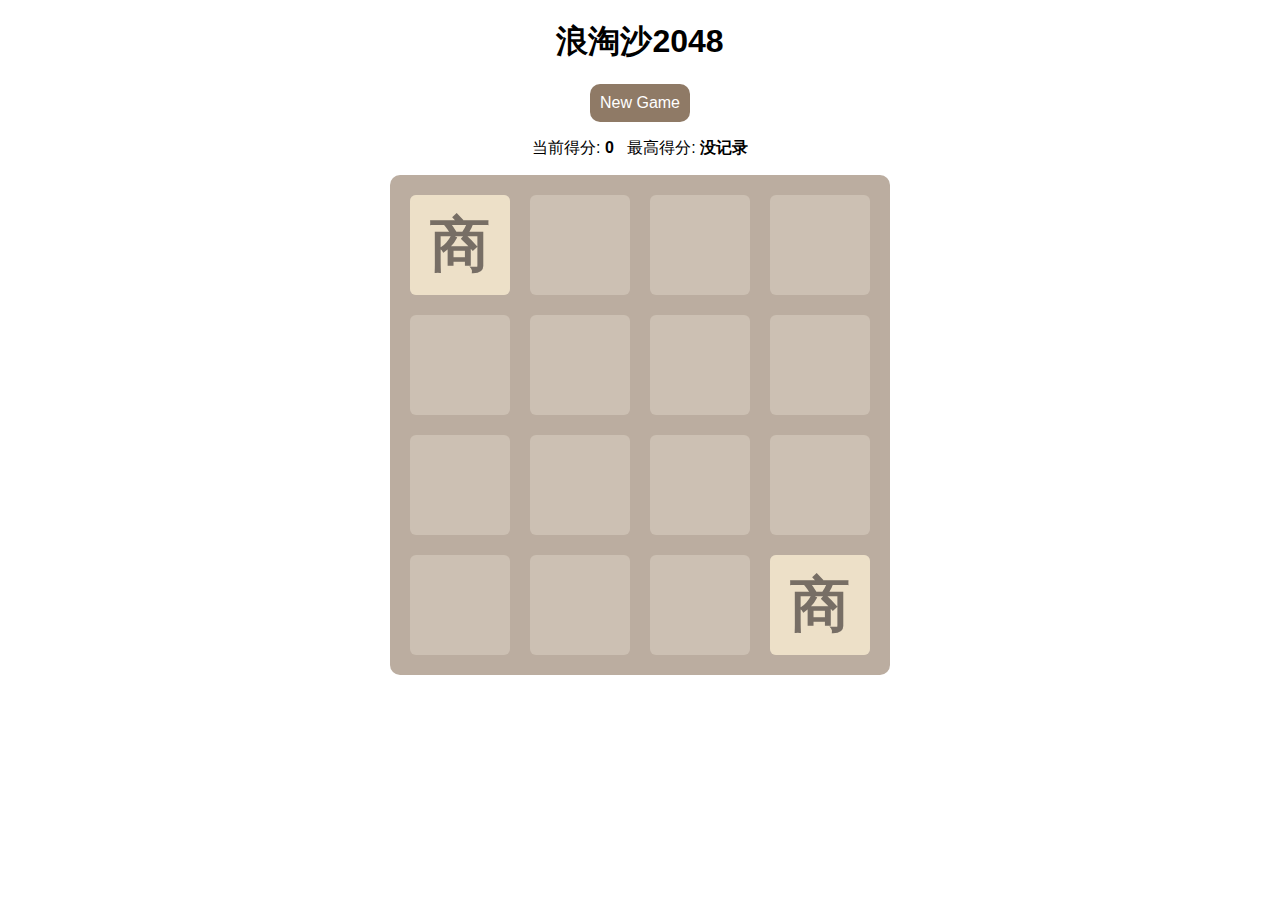
==== index.html @ 5d24c9da "使脚本模块化，使用requirejs引用模块js" ====
<!DOCTYPE html>
<html>
<head>
    <meta charset="UTF-8" />
    <meta name="viewport" content="width=device-width,height=device-height,initial-scale=1.0, minimum-scale=1.0, maximum-scale=1.0, user-scalable=no"/>
    <title>浪淘沙2048</title>
    <link rel="stylesheet" type="text/css" href="css/2048.css" />  
</head>
<body>
	<header>
        <h1>浪淘沙2048</h1>
        <a href="javascript:;" id="J_gamestart">New Game</a>
        <p><span>当前得分: <b id="J_cur-score">0</b></span>&nbsp;&nbsp;
            <span>最高得分: <b id="J_top-score">没记录</b></span></p>
    </header>

    <div id="grid-container">
        <div class="grid-cell" id="grid-cell-0-0"></div>
        <div class="grid-cell" id="grid-cell-0-1"></div>
        <div class="grid-cell" id="grid-cell-0-2"></div>
        <div class="grid-cell" id="grid-cell-0-3"></div>

        <div class="grid-cell" id="grid-cell-1-0"></div>
        <div class="grid-cell" id="grid-cell-1-1"></div>
        <div class="grid-cell" id="grid-cell-1-2"></div>
        <div class="grid-cell" id="grid-cell-1-3"></div>

        <div class="grid-cell" id="grid-cell-2-0"></div>
        <div class="grid-cell" id="grid-cell-2-1"></div>
        <div class="grid-cell" id="grid-cell-2-2"></div>
        <div class="grid-cell" id="grid-cell-2-3"></div>

        <div class="grid-cell" id="grid-cell-3-0"></div>
        <div class="grid-cell" id="grid-cell-3-1"></div>
        <div class="grid-cell" id="grid-cell-3-2"></div>
        <div class="grid-cell" id="grid-cell-3-3"></div>

        <div class="number-cell" id="number-cell-0-0"></div>
        <div class="number-cell" id="number-cell-0-1"></div>
        <div class="number-cell" id="number-cell-0-2"></div>
        <div class="number-cell" id="number-cell-0-3"></div>

        <div class="number-cell" id="number-cell-1-0"></div>
        <div class="number-cell" id="number-cell-1-1"></div>
        <div class="number-cell" id="number-cell-1-2"></div>
        <div class="number-cell" id="number-cell-1-3"></div>

        <div class="number-cell" id="number-cell-2-0"></div>
        <div class="number-cell" id="number-cell-2-1"></div>
        <div class="number-cell" id="number-cell-2-2"></div>
        <div class="number-cell" id="number-cell-2-3"></div>

        <div class="number-cell" id="number-cell-3-0"></div>
        <div class="number-cell" id="number-cell-3-1"></div>
        <div class="number-cell" id="number-cell-3-2"></div>
        <div class="number-cell" id="number-cell-3-3"></div>
        <!-- 比赛结束时的遮罩 -->
        <div class="grid-gameover" id="J_gameover">You Win!</div>
    </div>
    <!-- // 棋盘格结束 -->
	<script type="text/javascript" src="require.js" data-main="scripts/main.js"></script>
</body>
</html>
---- css/2048.css ----
@charset "utf-8";

body, h1 { padding: 0; margin: 0 }
body { 
    font-family: arial, "Microsoft YaHei", sans-serif;

    -moz-user-select: none;         /* 火狐 */
    -webkit-user-select: none;      /* webkit浏览器 */
    -ms-user-select: none;          /* IE10 */
    -khtml-user-select: none;       /* 早期浏览器 */
    user-select: none;
}
header { text-align: center; }
h1 { margin-bottom: 20px; margin-top: 20px; }
header a { display: inline-block; padding: 10px; border-radius: 10px; background-color: #8f7a66; color: #fff; text-decoration: none;  }
header a:hover { background-color:#9f8b77; }

#grid-container { width: 500px; height: 500px; margin: 10px auto; background-color:#bbada0; border-radius: 10px; position: relative; }
.grid-gameover { 
    display: none;
    position: absolute; top: 0; right: 0; bottom: 0; left: 0; 
    background-color: rgba(255, 0, 0, 0.4); 
    border-radius: 10px; text-align: center; line-height: 460px; font-size: 64px; color: #fff;
     
}
.grid-cell { width:100px; height:100px; border-radius: 6px; background-color:#ccc0b3; position: absolute; }
.number-cell {
    border-radius: 6px;

    font-weight: bold;
    font-size: 60px;
    line-height: 100px;
    text-align: center;

    position:absolute;
}
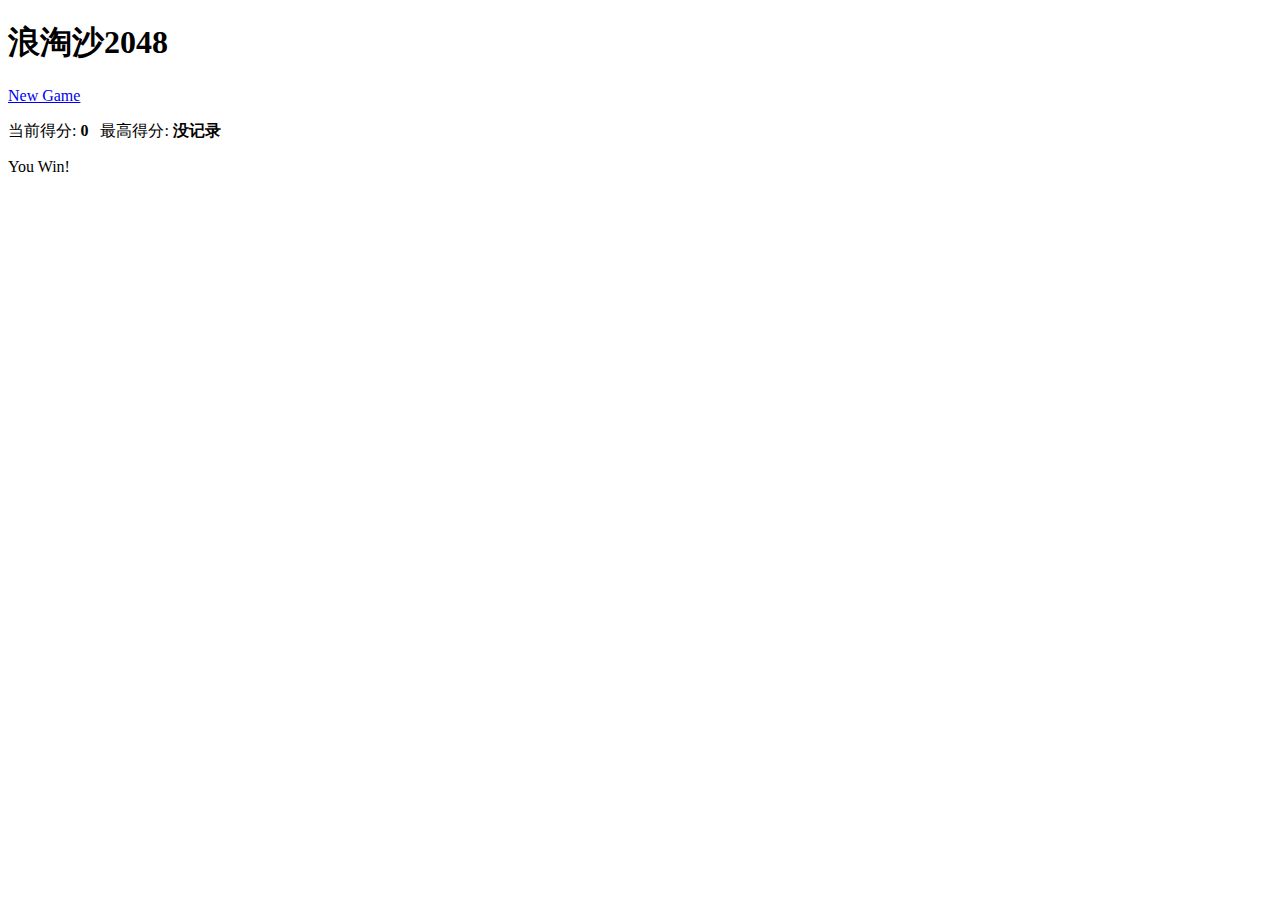
==== commit fa5e5dee: "更新js" ====
--- a/index.html
+++ b/index.html
@@ -3,11 +3,12 @@
 <head>
     <meta charset="UTF-8" />
     <meta name="viewport" content="width=device-width,height=device-height,initial-scale=1.0, minimum-scale=1.0, maximum-scale=1.0, user-scalable=no"/>
+    <link rel="dns-prefetch" href="http://qn2048.qiniudn.com">
     <title>浪淘沙2048</title>
-    <link rel="stylesheet" type="text/css" href="css/2048.css" />  
+    <link rel="stylesheet" type="text/css" href="http://qn2048.qiniudn.com/css/2048.css" />  
 </head>
 <body>
-	<header>
+    <header>
         <h1>浪淘沙2048</h1>
         <a href="javascript:;" id="J_gamestart">New Game</a>
         <p><span>当前得分: <b id="J_cur-score">0</b></span>&nbsp;&nbsp;
@@ -58,6 +59,6 @@
         <div class="grid-gameover" id="J_gameover">You Win!</div>
     </div>
     <!-- // 棋盘格结束 -->
-	<script type="text/javascript" src="require.js" data-main="scripts/main.js"></script>
+	<script src="http://qn2048.qiniudn.com/require.js" data-main="http://qn2048.qiniudn.com/scripts/main.js"></script>
 </body>
 </html>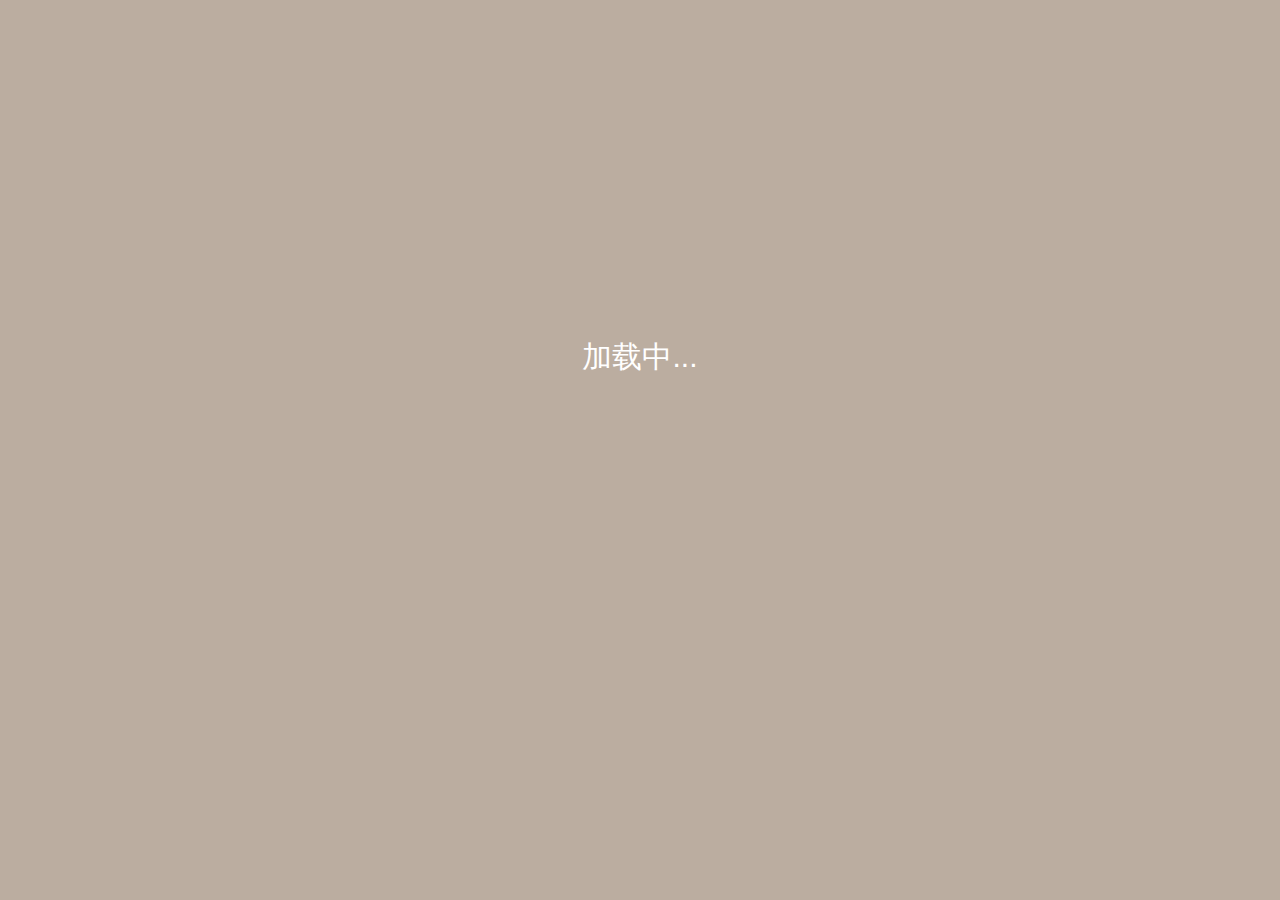
==== commit 6f1ca806: "为游戏添加资源加载时的加载提示页面" ====
--- a/index.html
+++ b/index.html
@@ -3,12 +3,11 @@
 <head>
     <meta charset="UTF-8" />
     <meta name="viewport" content="width=device-width,height=device-height,initial-scale=1.0, minimum-scale=1.0, maximum-scale=1.0, user-scalable=no"/>
-    <link rel="dns-prefetch" href="http://qn2048.qiniudn.com">
     <title>浪淘沙2048</title>
-    <link rel="stylesheet" type="text/css" href="http://qn2048.qiniudn.com/css/2048.css" />  
+    <link rel="stylesheet" type="text/css" href="css/2048.css" />  
 </head>
 <body>
-    <header>
+	<header>
         <h1>浪淘沙2048</h1>
         <a href="javascript:;" id="J_gamestart">New Game</a>
         <p><span>当前得分: <b id="J_cur-score">0</b></span>&nbsp;&nbsp;
@@ -59,6 +58,8 @@
         <div class="grid-gameover" id="J_gameover">You Win!</div>
     </div>
     <!-- // 棋盘格结束 -->
-	<script src="http://qn2048.qiniudn.com/require.js" data-main="http://qn2048.qiniudn.com/scripts/main.js"></script>
+    <div class="loading" id="J_loading"><h2>加载中...</h2></div>
+    <!-- // 资源加载时要显示的页面 -->
+	<script type="text/javascript" src="require.js" data-main="scripts/main.js"></script>
 </body>
 </html>--- a/css/2048.css
+++ b/css/2048.css
@@ -0,0 +1,42 @@
+@charset "utf-8";
+
+body, h1 { padding: 0; margin: 0 }
+body { 
+    font-family: arial, "Microsoft YaHei", sans-serif;
+
+    -moz-user-select: none;         /* 火狐 */
+    -webkit-user-select: none;      /* webkit浏览器 */
+    -ms-user-select: none;          /* IE10 */
+    -khtml-user-select: none;       /* 早期浏览器 */
+    user-select: none;
+}
+header { text-align: center; }
+h1 { margin-bottom: 20px; margin-top: 20px; }
+header a { display: inline-block; padding: 10px; border-radius: 10px; background-color: #8f7a66; color: #fff; text-decoration: none;  }
+header a:hover { background-color:#9f8b77; }
+
+#grid-container { width: 500px; height: 500px; margin: 10px auto; background-color:#bbada0; border-radius: 10px; position: relative; }
+.grid-gameover { 
+    display: none;
+    position: absolute; top: 0; right: 0; bottom: 0; left: 0; 
+    background-color: rgba(255, 0, 0, 0.4); 
+    border-radius: 10px; text-align: center; line-height: 460px; font-size: 64px; color: #fff;
+     
+}
+.grid-cell { width:100px; height:100px; border-radius: 6px; background-color:#ccc0b3; position: absolute; }
+.number-cell {
+    border-radius: 6px;
+
+    font-weight: bold;
+    font-size: 60px;
+    line-height: 100px;
+    text-align: center;
+
+    position:absolute;
+}
+.loading { 
+    position: absolute; top: 0; left: 0; right: 0; bottom: 0;
+    background-color:#bbada0; text-align: center; line-height: 100%; color: #FFF; 
+}
+.loading h2 { position: absolute; top: 36%; width: 100%; font-size: 30px; font-weight: normal; }
+
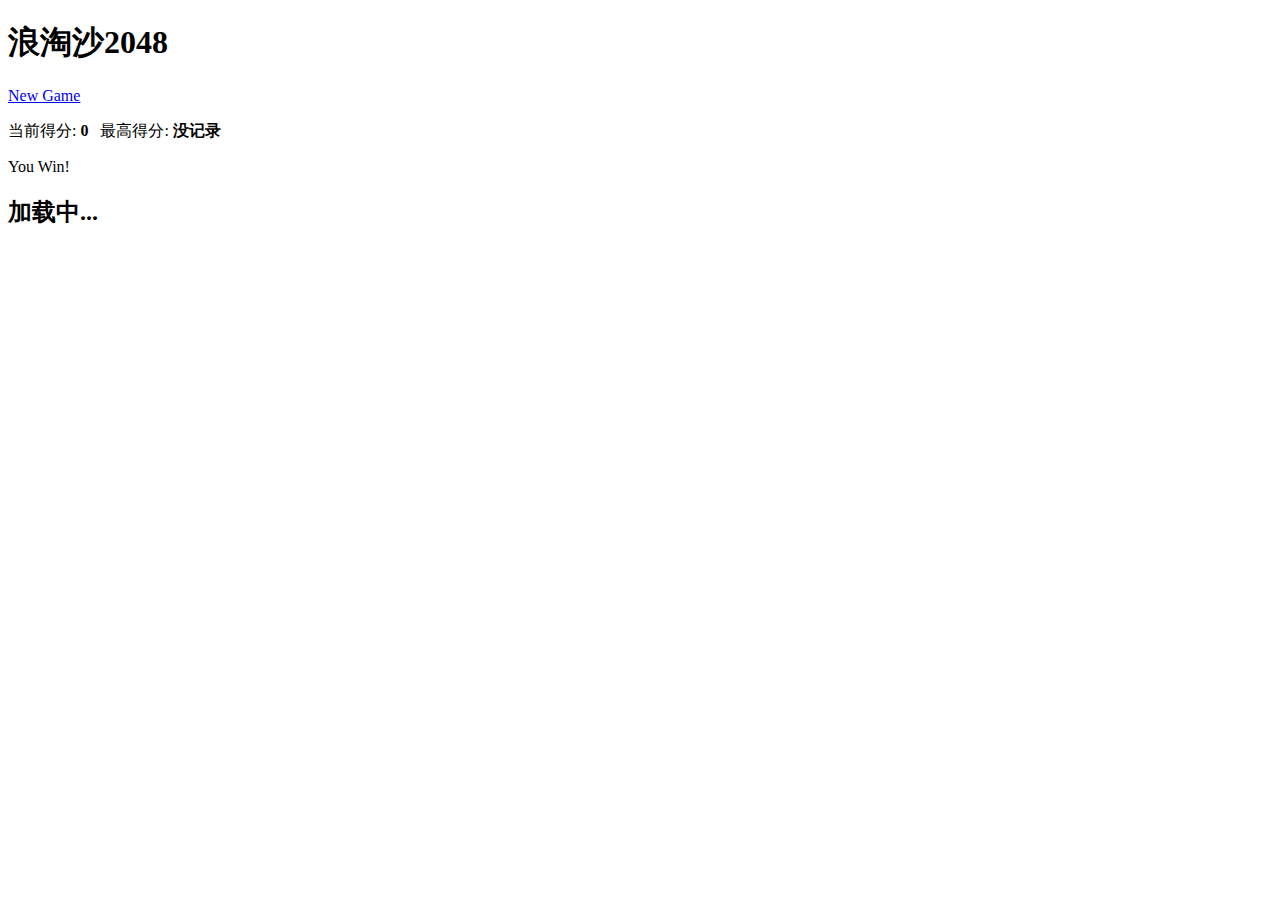
==== commit 56c1433e: "更新" ====
--- a/index.html
+++ b/index.html
@@ -3,11 +3,12 @@
 <head>
     <meta charset="UTF-8" />
     <meta name="viewport" content="width=device-width,height=device-height,initial-scale=1.0, minimum-scale=1.0, maximum-scale=1.0, user-scalable=no"/>
+    <link rel="dns-prefetch" href="http://qn2048.qiniudn.com">
     <title>浪淘沙2048</title>
-    <link rel="stylesheet" type="text/css" href="css/2048.css" />  
+    <link rel="stylesheet" type="text/css" href="http://qn2048.qiniudn.com/css/2048.css" />  
 </head>
 <body>
-	<header>
+    <header>
         <h1>浪淘沙2048</h1>
         <a href="javascript:;" id="J_gamestart">New Game</a>
         <p><span>当前得分: <b id="J_cur-score">0</b></span>&nbsp;&nbsp;
@@ -60,6 +61,6 @@
     <!-- // 棋盘格结束 -->
     <div class="loading" id="J_loading"><h2>加载中...</h2></div>
     <!-- // 资源加载时要显示的页面 -->
-	<script type="text/javascript" src="require.js" data-main="scripts/main.js"></script>
+	<script src="http://qn2048.qiniudn.com/require.js" data-main="http://qn2048.qiniudn.com/scripts/main.js"></script>
 </body>
 </html>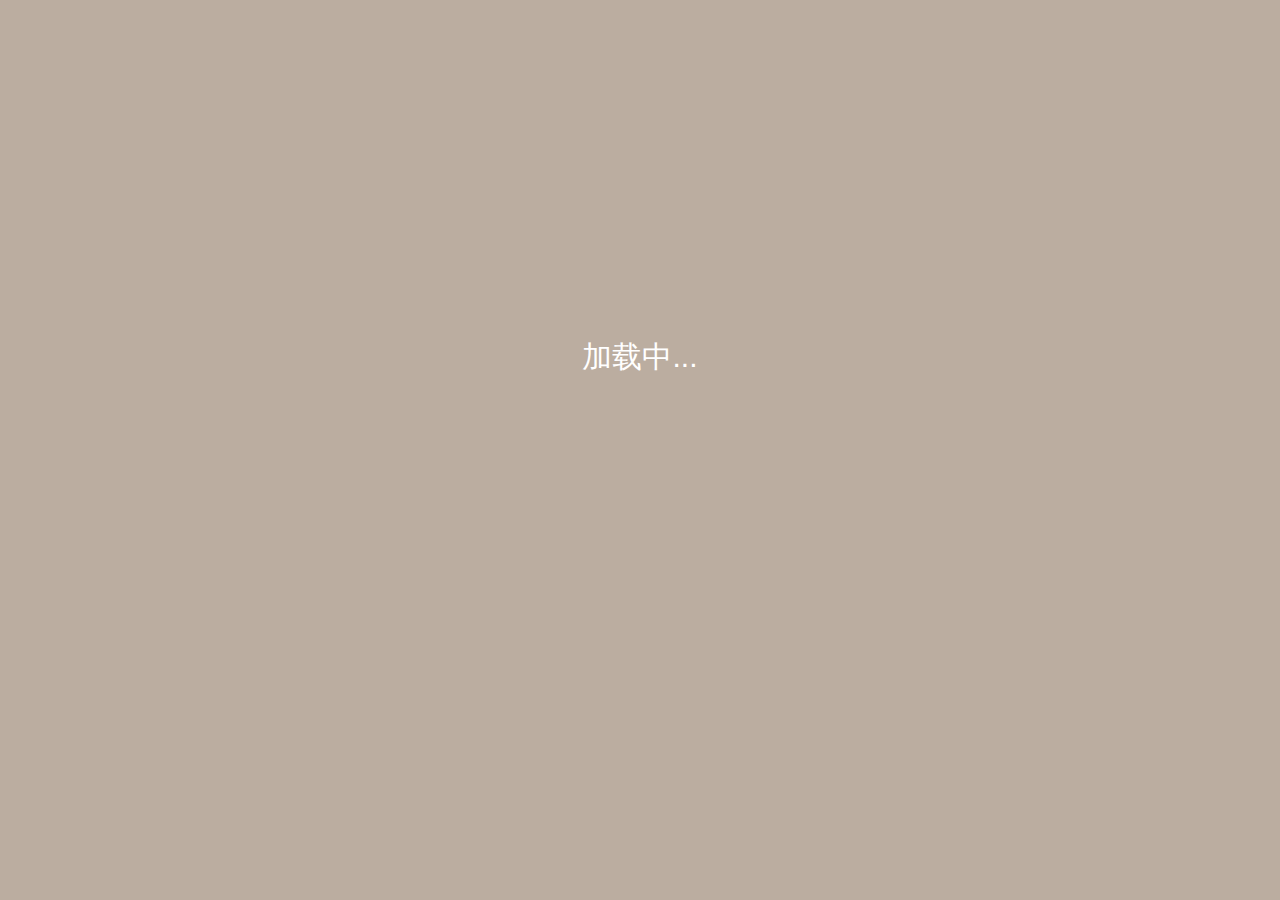
==== commit 990cdc4e: "解决部分更改朝代带来的bug" ====
--- a/index.html
+++ b/index.html
@@ -3,12 +3,11 @@
 <head>
     <meta charset="UTF-8" />
     <meta name="viewport" content="width=device-width,height=device-height,initial-scale=1.0, minimum-scale=1.0, maximum-scale=1.0, user-scalable=no"/>
-    <link rel="dns-prefetch" href="http://qn2048.qiniudn.com">
     <title>浪淘沙2048</title>
-    <link rel="stylesheet" type="text/css" href="http://qn2048.qiniudn.com/css/2048.css" />  
+    <link rel="stylesheet" type="text/css" href="css/2048.css" />  
 </head>
 <body>
-    <header>
+	<header>
         <h1>浪淘沙2048</h1>
         <a href="javascript:;" id="J_gamestart">New Game</a>
         <p><span>当前得分: <b id="J_cur-score">0</b></span>&nbsp;&nbsp;
@@ -60,7 +59,7 @@
     </div>
     <!-- // 棋盘格结束 -->
     <div class="loading" id="J_loading"><h2>加载中...</h2></div>
-    <!-- // 资源加载时要显示的页面 -->
-	<script src="http://qn2048.qiniudn.com/require.js" data-main="http://qn2048.qiniudn.com/scripts/main.js"></script>
+    <!-- // 页面初始化要显示的界面 -->
+	<script type="text/javascript" src="require.js" data-main="scripts/main.js"></script>
 </body>
 </html>--- a/css/2048.css
+++ b/css/2048.css
@@ -0,0 +1,42 @@
+@charset "utf-8";
+
+body, h1 { padding: 0; margin: 0 }
+body { 
+    font-family: arial, "Microsoft YaHei", sans-serif;
+
+    -moz-user-select: none;         /* 火狐 */
+    -webkit-user-select: none;      /* webkit浏览器 */
+    -ms-user-select: none;          /* IE10 */
+    -khtml-user-select: none;       /* 早期浏览器 */
+    user-select: none;
+}
+header { text-align: center; }
+h1 { margin-bottom: 20px; margin-top: 20px; }
+header a { display: inline-block; padding: 10px; border-radius: 10px; background-color: #8f7a66; color: #fff; text-decoration: none;  }
+header a:hover { background-color:#9f8b77; }
+
+#grid-container { width: 500px; height: 500px; margin: 10px auto; background-color:#bbada0; border-radius: 10px; position: relative; }
+.grid-gameover { 
+    display: none;
+    position: absolute; top: 0; right: 0; bottom: 0; left: 0; 
+    background-color: rgba(255, 0, 0, 0.4); 
+    border-radius: 10px; text-align: center; line-height: 460px; font-size: 64px; color: #fff;
+     
+}
+.grid-cell { width:100px; height:100px; border-radius: 6px; background-color:#ccc0b3; position: absolute; }
+.number-cell {
+    border-radius: 6px;
+
+    font-weight: bold;
+    font-size: 60px;
+    line-height: 100px;
+    text-align: center;
+
+    position:absolute;
+}
+.loading { 
+    position: absolute; top: 0; left: 0; right: 0; bottom: 0;
+    background-color:#bbada0; text-align: center; line-height: 100%; color: #FFF; 
+}
+.loading h2 { position: absolute; top: 36%; width: 100%; font-size: 30px; font-weight: normal; }
+
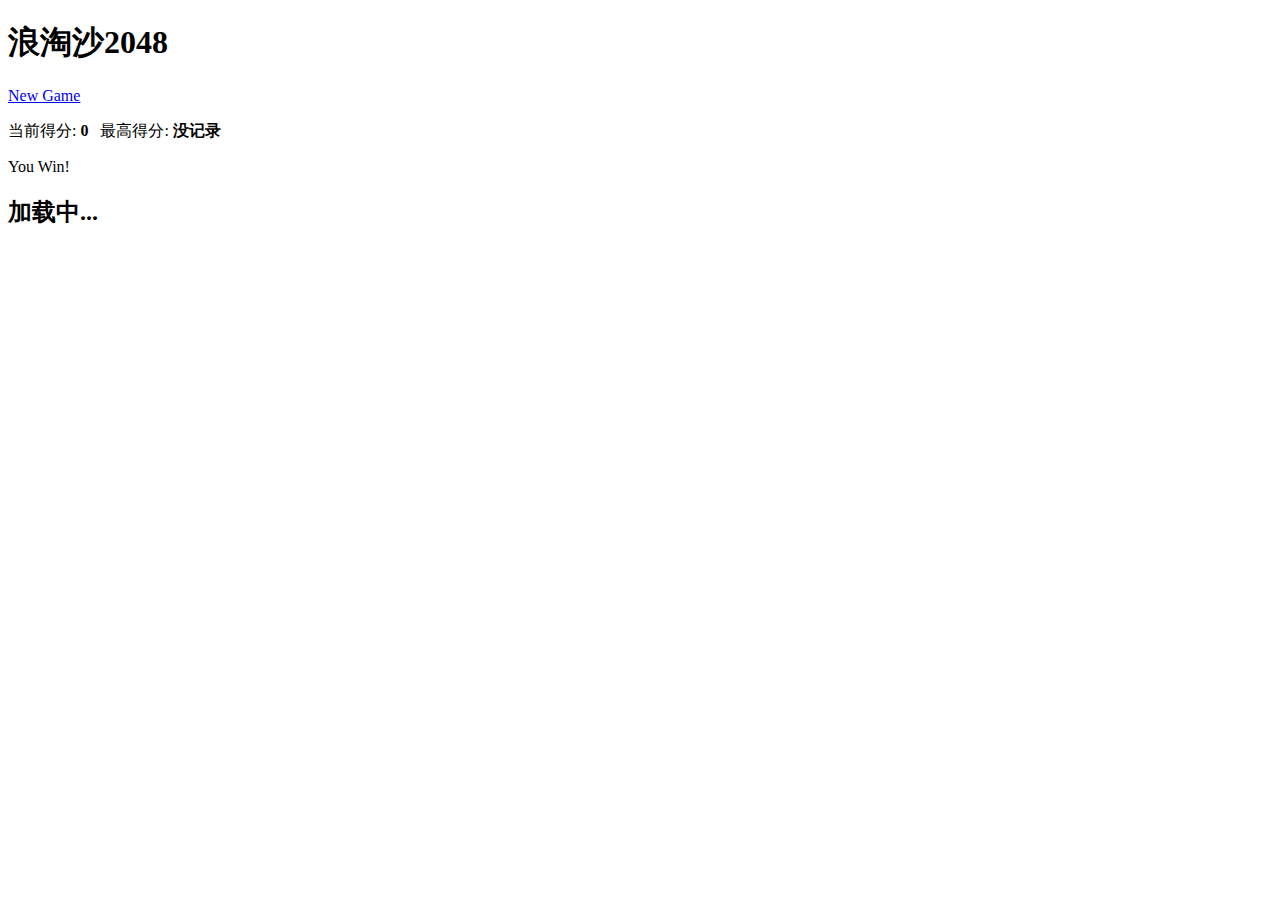
==== commit 670539f6: "update gh-pages" ====
--- a/index.html
+++ b/index.html
@@ -4,7 +4,8 @@
     <meta charset="UTF-8" />
     <meta name="viewport" content="width=device-width,height=device-height,initial-scale=1.0, minimum-scale=1.0, maximum-scale=1.0, user-scalable=no"/>
     <title>浪淘沙2048</title>
-    <link rel="stylesheet" type="text/css" href="css/2048.css" />  
+    <link rel="dns-prefetch" href="http://qn2048.qiniudn.com">
+    <link rel="stylesheet" href="http://qn2048.qiniudn.com/css/2048.css" />  
 </head>
 <body>
 	<header>
@@ -60,6 +61,25 @@
     <!-- // 棋盘格结束 -->
     <div class="loading" id="J_loading"><h2>加载中...</h2></div>
     <!-- // 页面初始化要显示的界面 -->
-	<script type="text/javascript" src="require.js" data-main="scripts/main.js"></script>
+	<script src="http://qn2048.qiniudn.com/require.js"></script>
+    <script>
+    require.config({
+      baseUrl: 'http://qn2048.qiniudn.com/scripts',
+      paths: {
+        jQuery: 'lib/jquery-1.9.0'
+      },
+      shim: {
+        jQuery: {
+          exports: 'jQuery'
+        }
+      }
+    });
+
+    require(['jQuery', 'dist/App2048'], function($, App) {
+      $(function() {
+        new App('level0');
+      });
+    });
+    </script>
 </body>
 </html>